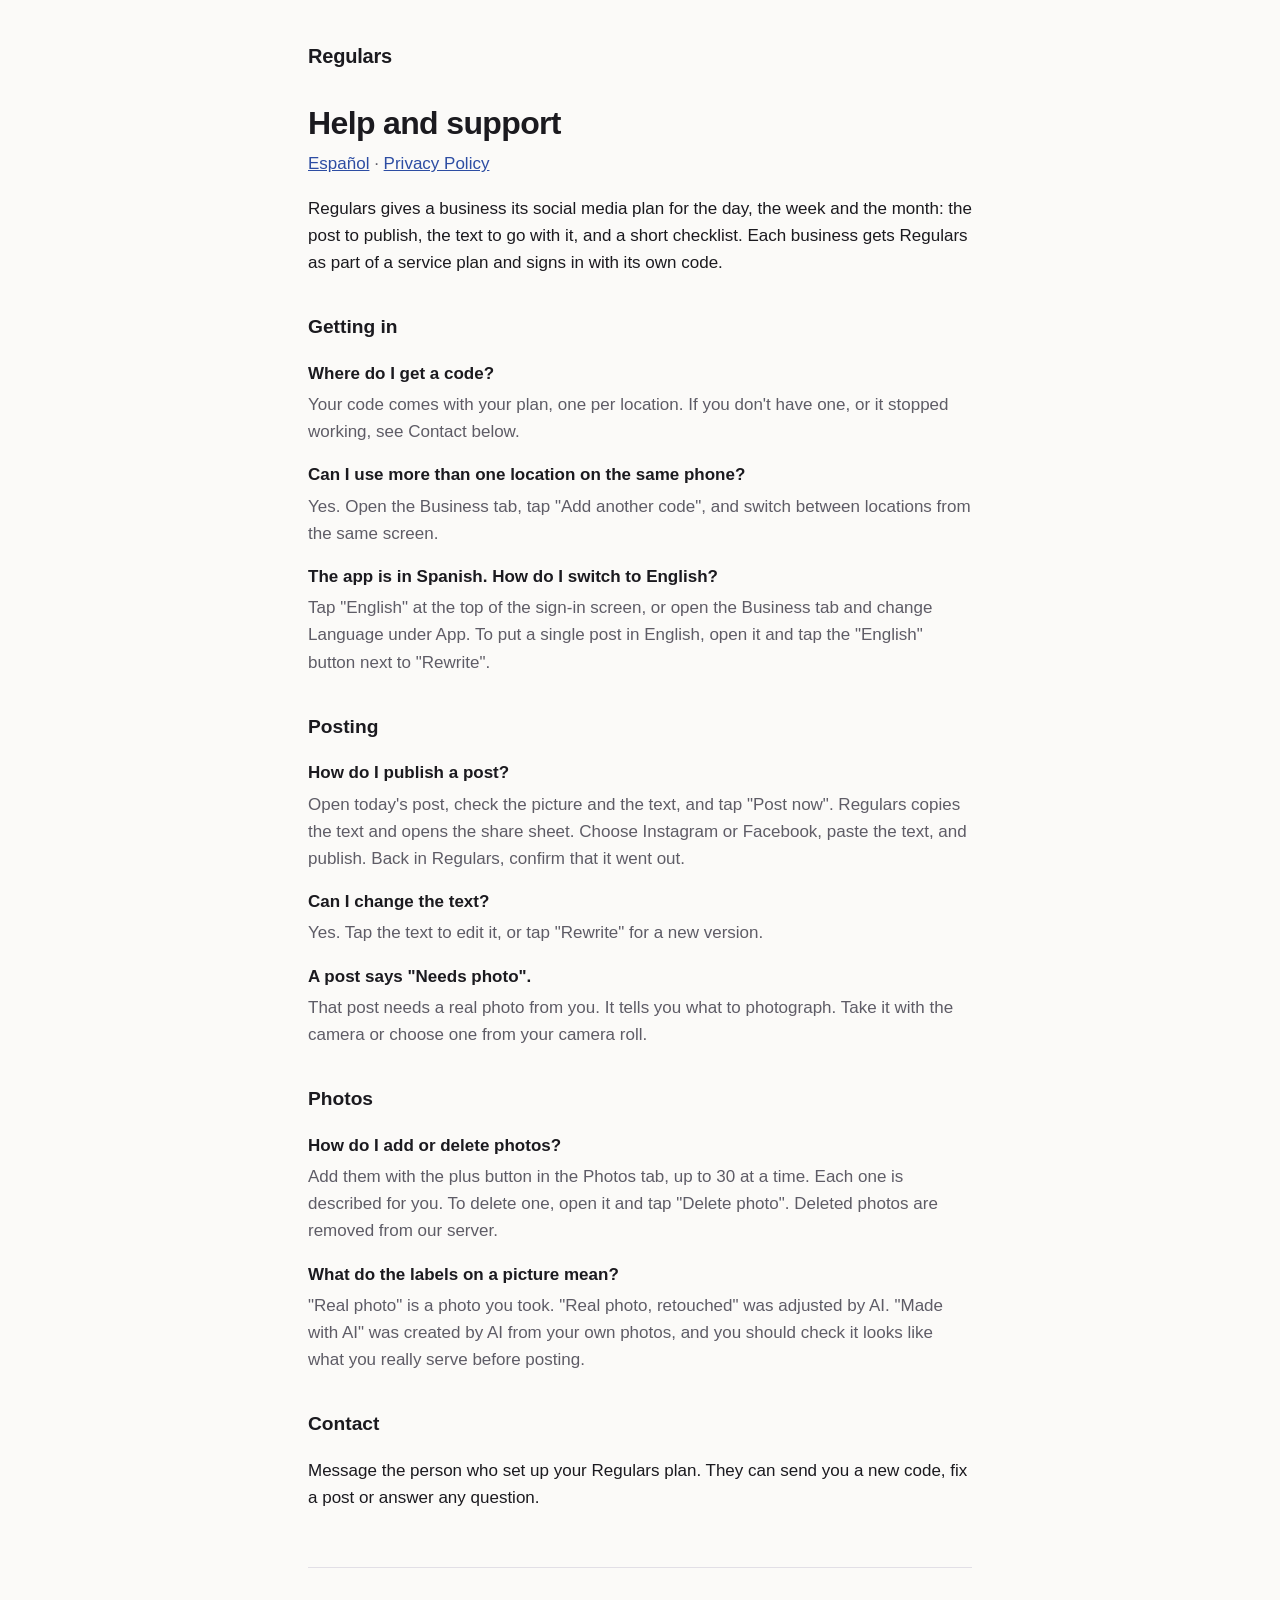
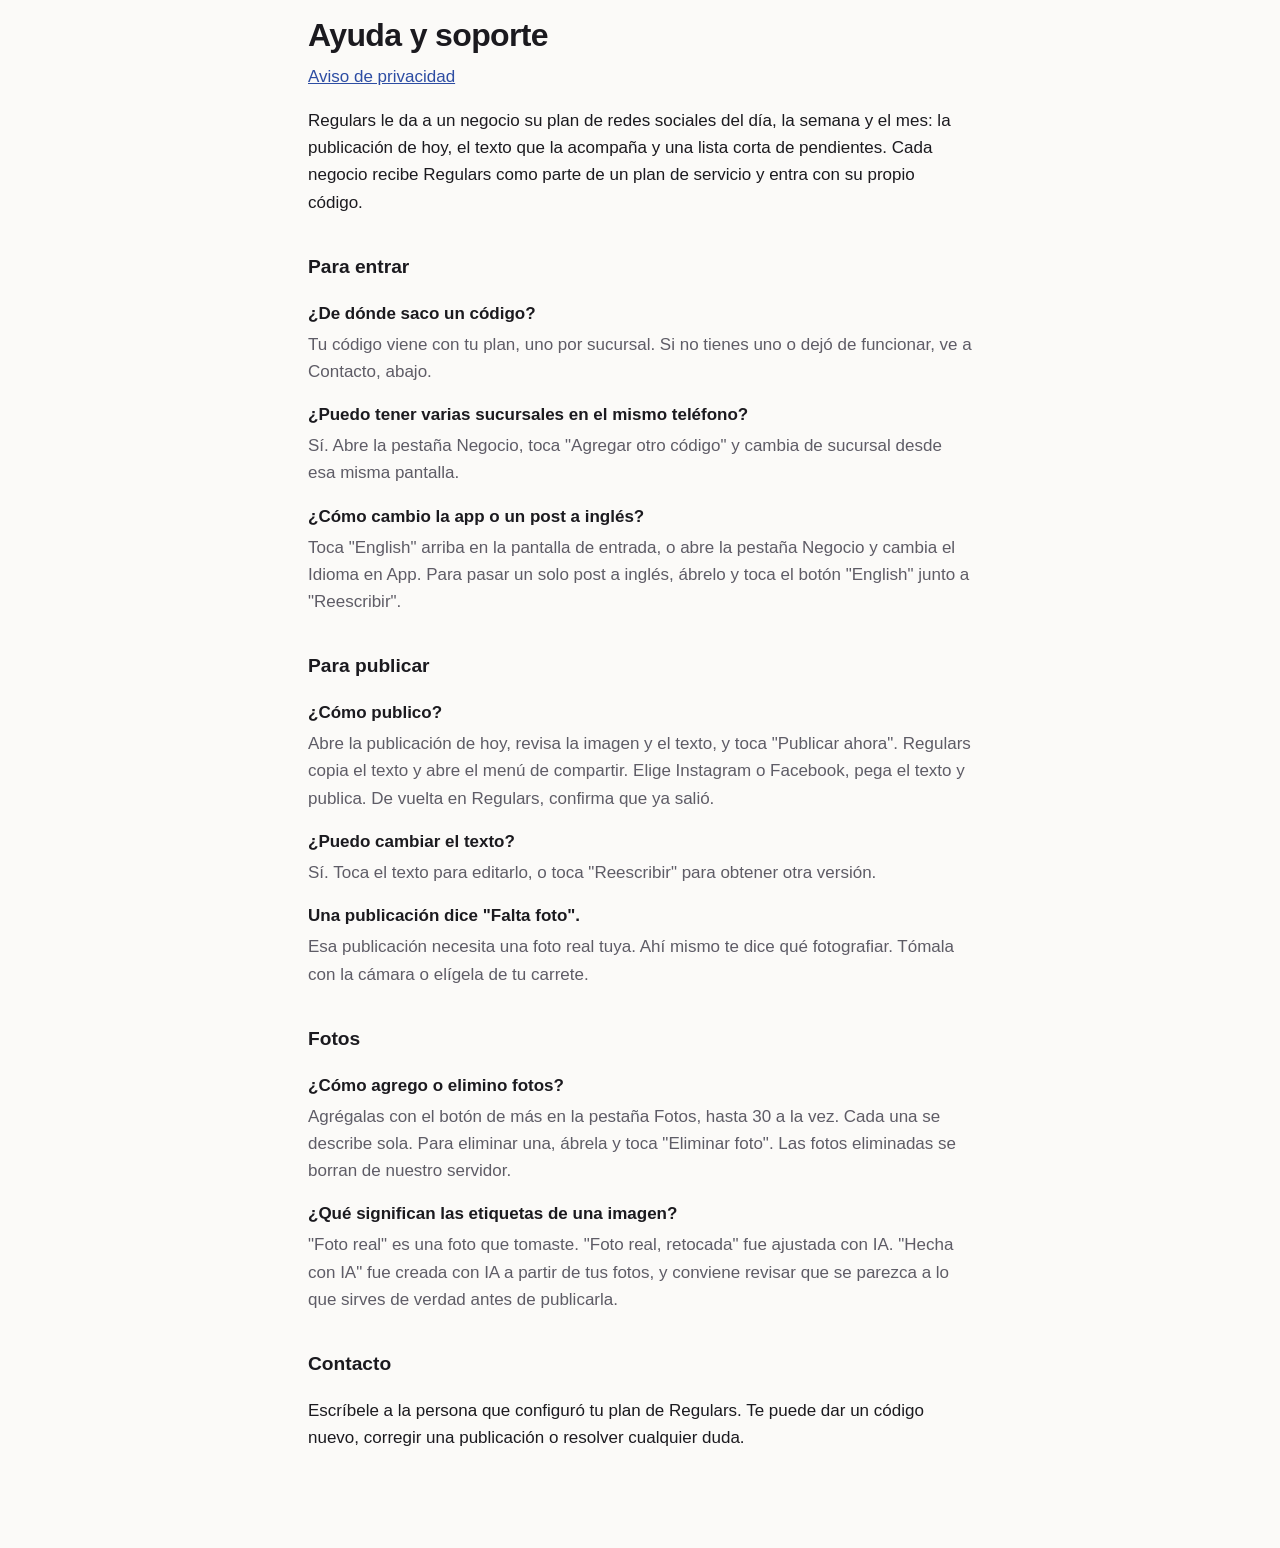
==== index.html @ 444873e8 "Regulars support and privacy pages Co-Authored-By: Claude Fable 5.2 <noreply@anthropic.com>" ====
<!doctype html>
<html lang="en">
<head>
<meta charset="utf-8">
<meta name="viewport" content="width=device-width, initial-scale=1">
<meta name="robots" content="noindex">
<title>Regulars Support</title>
<link rel="stylesheet" href="style.css">
</head>
<body>
<main>
<p class="brand">Regulars</p>
<h1>Help and support</h1>
<p class="meta"><a href="#es">Español</a> · <a href="privacy.html">Privacy Policy</a></p>

<p>Regulars gives a business its social media plan for the day, the week and the month: the post to publish, the text to go with it, and a short checklist. Each business gets Regulars as part of a service plan and signs in with its own code.</p>

<h2>Getting in</h2>
<dl>
<dt>Where do I get a code?</dt>
<dd>Your code comes with your plan, one per location. If you don't have one, or it stopped working, see Contact below.</dd>
<dt>Can I use more than one location on the same phone?</dt>
<dd>Yes. Open the Business tab, tap "Add another code", and switch between locations from the same screen.</dd>
<dt>The app is in Spanish. How do I switch to English?</dt>
<dd>Tap "English" at the top of the sign-in screen, or open the Business tab and change Language under App. To put a single post in English, open it and tap the "English" button next to "Rewrite".</dd>
</dl>

<h2>Posting</h2>
<dl>
<dt>How do I publish a post?</dt>
<dd>Open today's post, check the picture and the text, and tap "Post now". Regulars copies the text and opens the share sheet. Choose Instagram or Facebook, paste the text, and publish. Back in Regulars, confirm that it went out.</dd>
<dt>Can I change the text?</dt>
<dd>Yes. Tap the text to edit it, or tap "Rewrite" for a new version.</dd>
<dt>A post says "Needs photo".</dt>
<dd>That post needs a real photo from you. It tells you what to photograph. Take it with the camera or choose one from your camera roll.</dd>
</dl>

<h2>Photos</h2>
<dl>
<dt>How do I add or delete photos?</dt>
<dd>Add them with the plus button in the Photos tab, up to 30 at a time. Each one is described for you. To delete one, open it and tap "Delete photo". Deleted photos are removed from our server.</dd>
<dt>What do the labels on a picture mean?</dt>
<dd>"Real photo" is a photo you took. "Real photo, retouched" was adjusted by AI. "Made with AI" was created by AI from your own photos, and you should check it looks like what you really serve before posting.</dd>
</dl>

<h2>Contact</h2>
<p>Message the person who set up your Regulars plan. They can send you a new code, fix a post or answer any question.</p>

<hr>

<h1 id="es">Ayuda y soporte</h1>
<p class="meta"><a href="privacy.html#es">Aviso de privacidad</a></p>

<p>Regulars le da a un negocio su plan de redes sociales del día, la semana y el mes: la publicación de hoy, el texto que la acompaña y una lista corta de pendientes. Cada negocio recibe Regulars como parte de un plan de servicio y entra con su propio código.</p>

<h2>Para entrar</h2>
<dl>
<dt>¿De dónde saco un código?</dt>
<dd>Tu código viene con tu plan, uno por sucursal. Si no tienes uno o dejó de funcionar, ve a Contacto, abajo.</dd>
<dt>¿Puedo tener varias sucursales en el mismo teléfono?</dt>
<dd>Sí. Abre la pestaña Negocio, toca "Agregar otro código" y cambia de sucursal desde esa misma pantalla.</dd>
<dt>¿Cómo cambio la app o un post a inglés?</dt>
<dd>Toca "English" arriba en la pantalla de entrada, o abre la pestaña Negocio y cambia el Idioma en App. Para pasar un solo post a inglés, ábrelo y toca el botón "English" junto a "Reescribir".</dd>
</dl>

<h2>Para publicar</h2>
<dl>
<dt>¿Cómo publico?</dt>
<dd>Abre la publicación de hoy, revisa la imagen y el texto, y toca "Publicar ahora". Regulars copia el texto y abre el menú de compartir. Elige Instagram o Facebook, pega el texto y publica. De vuelta en Regulars, confirma que ya salió.</dd>
<dt>¿Puedo cambiar el texto?</dt>
<dd>Sí. Toca el texto para editarlo, o toca "Reescribir" para obtener otra versión.</dd>
<dt>Una publicación dice "Falta foto".</dt>
<dd>Esa publicación necesita una foto real tuya. Ahí mismo te dice qué fotografiar. Tómala con la cámara o elígela de tu carrete.</dd>
</dl>

<h2>Fotos</h2>
<dl>
<dt>¿Cómo agrego o elimino fotos?</dt>
<dd>Agrégalas con el botón de más en la pestaña Fotos, hasta 30 a la vez. Cada una se describe sola. Para eliminar una, ábrela y toca "Eliminar foto". Las fotos eliminadas se borran de nuestro servidor.</dd>
<dt>¿Qué significan las etiquetas de una imagen?</dt>
<dd>"Foto real" es una foto que tomaste. "Foto real, retocada" fue ajustada con IA. "Hecha con IA" fue creada con IA a partir de tus fotos, y conviene revisar que se parezca a lo que sirves de verdad antes de publicarla.</dd>
</dl>

<h2>Contacto</h2>
<p>Escríbele a la persona que configuró tu plan de Regulars. Te puede dar un código nuevo, corregir una publicación o resolver cualquier duda.</p>
</main>
</body>
</html>
---- style.css ----
:root {
  --ink: #1b1a1f;
  --muted: #5e5c66;
  --line: #e2dfe6;
  --paper: #fbfaf8;
  --link: #2d4da3;
}

@media (prefers-color-scheme: dark) {
  :root {
    --ink: #f1eff4;
    --muted: #a9a6b3;
    --line: #34323b;
    --paper: #12141c;
    --link: #9db4f5;
  }
}

* { box-sizing: border-box; }

body {
  margin: 0;
  background: var(--paper);
  color: var(--ink);
  font: 17px/1.6 -apple-system, BlinkMacSystemFont, "Segoe UI", Roboto, Helvetica, Arial, sans-serif;
}

main {
  max-width: 44rem;
  margin: 0 auto;
  padding: 2.5rem 1.25rem 5rem;
}

.brand {
  margin: 0 0 2rem;
  font-weight: 800;
  font-size: 1.25rem;
  letter-spacing: -0.01em;
}

.brand a { color: inherit; text-decoration: none; }

h1 {
  font-size: 2rem;
  line-height: 1.2;
  margin: 0 0 0.5rem;
  letter-spacing: -0.02em;
  text-wrap: balance;
}

h2 {
  font-size: 1.2rem;
  margin: 2.25rem 0 0.5rem;
}

.meta { color: var(--muted); margin-top: 0; }

a { color: var(--link); }

ul { padding-left: 1.2rem; }
li { margin: 0.35rem 0; }

dt { font-weight: 650; margin-top: 1rem; }
dd { margin: 0.25rem 0 0; color: var(--muted); }

table {
  width: 100%;
  border-collapse: collapse;
  margin: 1rem 0;
  font-size: 0.94rem;
}

th, td {
  text-align: left;
  vertical-align: top;
  padding: 0.6rem 0.75rem 0.6rem 0;
  border-bottom: 1px solid var(--line);
}

th { color: var(--muted); font-weight: 600; }

hr {
  border: 0;
  border-top: 1px solid var(--line);
  margin: 3.5rem 0 3rem;
}

@media (max-width: 34rem) {
  table, tbody, tr, th, td { display: block; }
  tr:first-child { display: none; }
  td { border: 0; padding: 0.15rem 0; }
  tr { border-bottom: 1px solid var(--line); padding: 0.7rem 0; }
  td:first-child { font-weight: 650; }
}
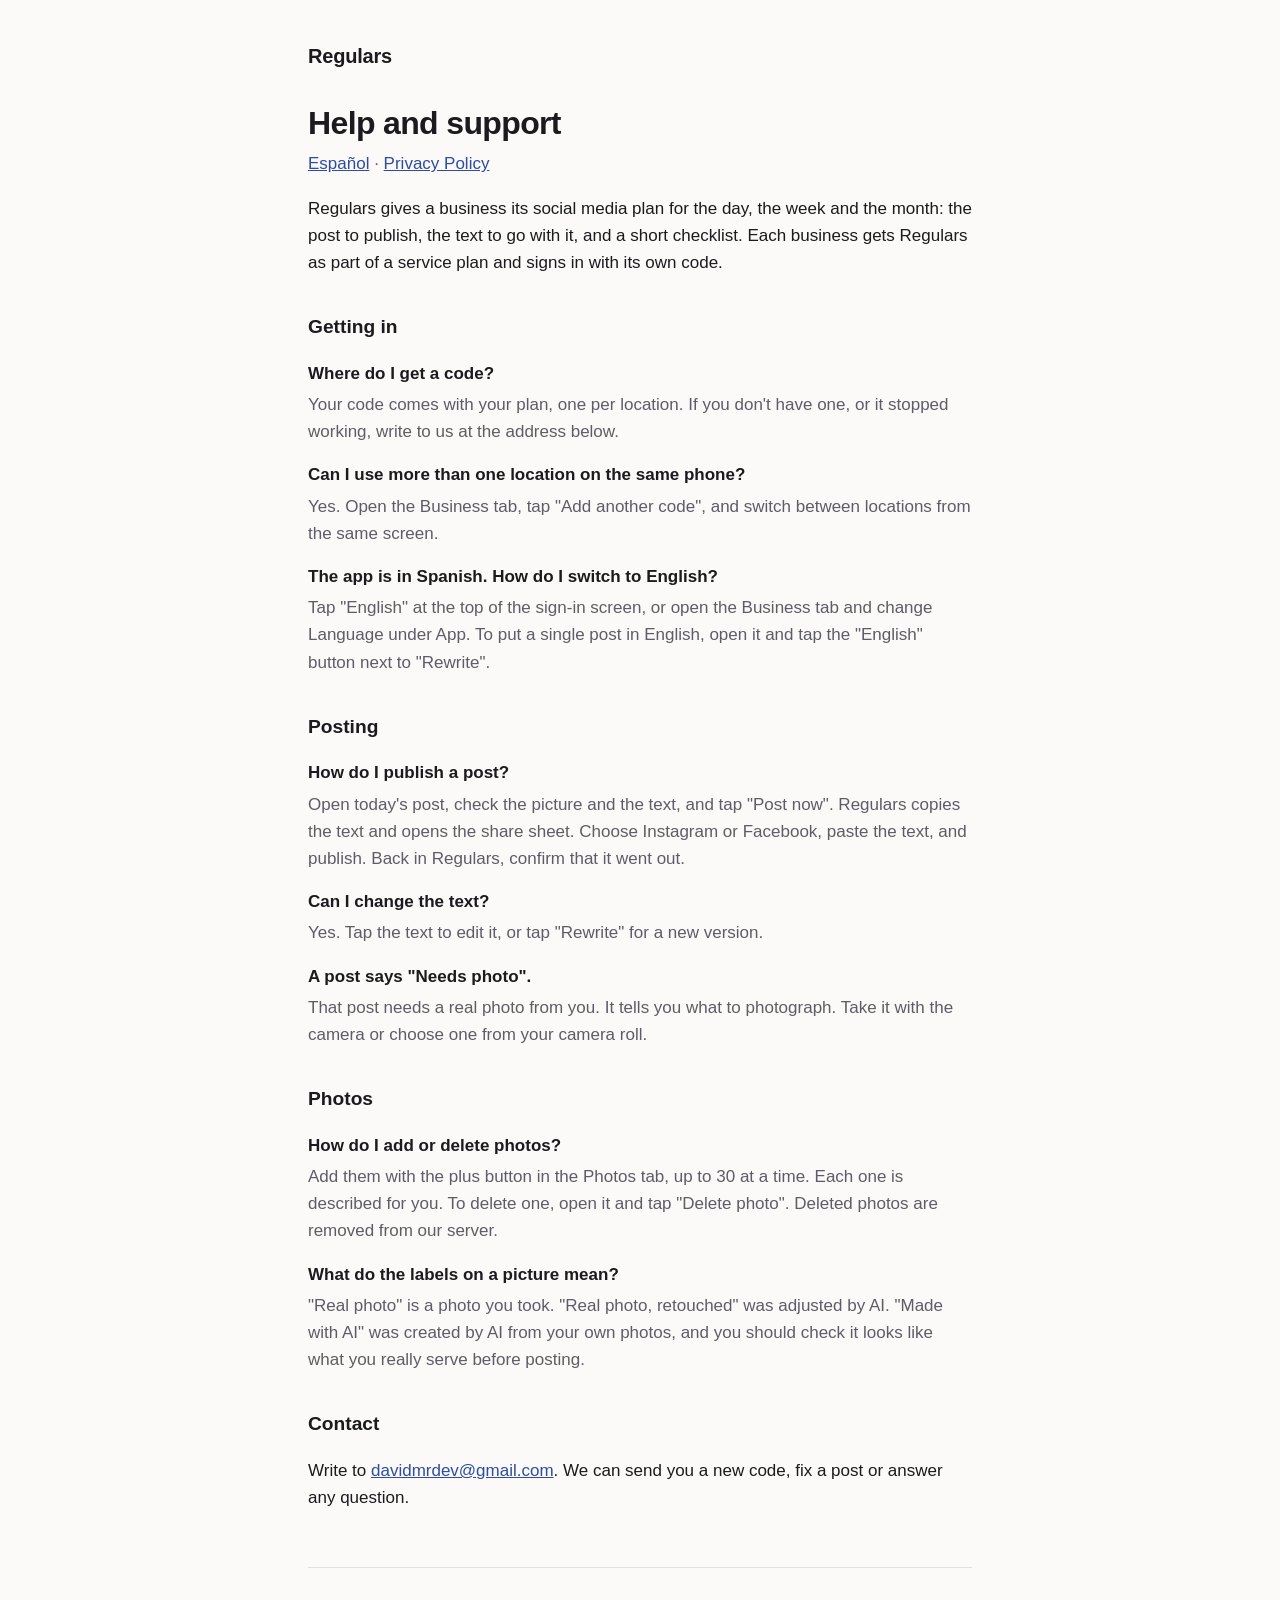
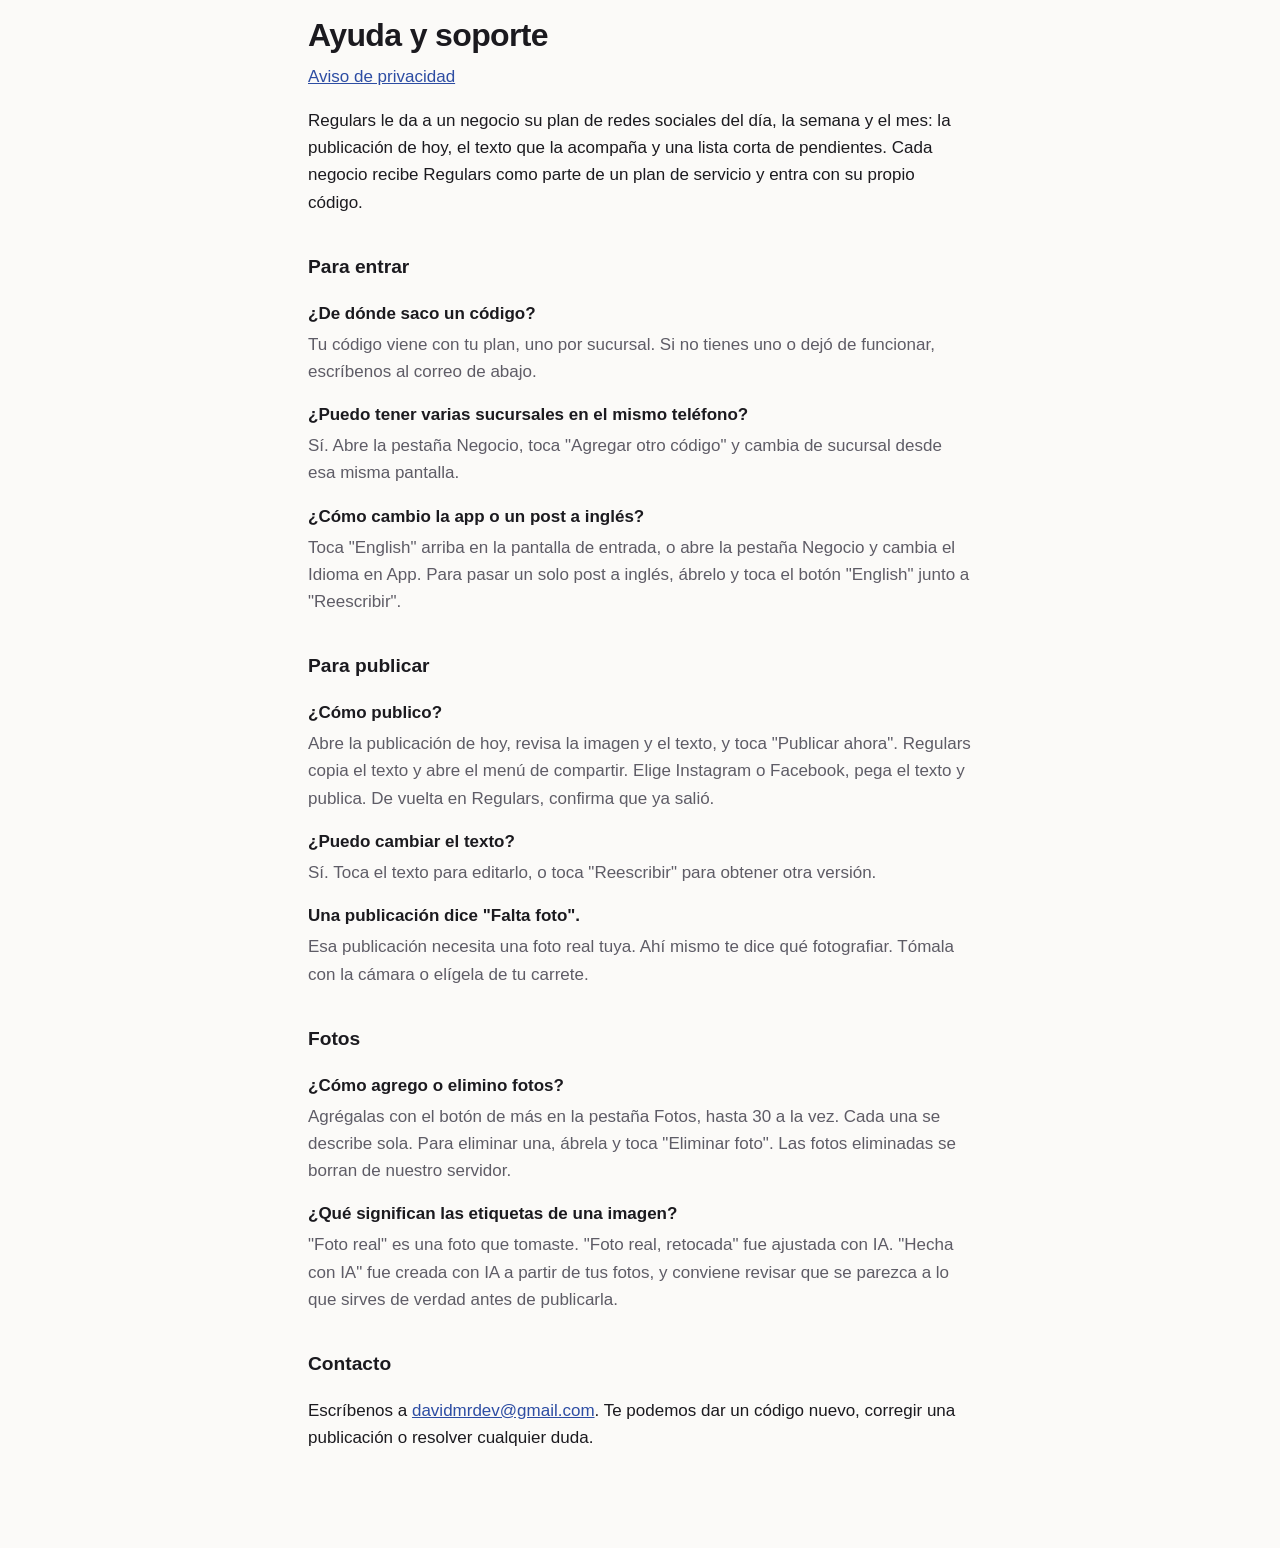
==== commit 94ed2cf0: "Add the contact email to both pages Co-Authored-By: Claude Fable 5.2 <noreply@anthropic.com>" ====
--- a/index.html
+++ b/index.html
@@ -18,7 +18,7 @@
 <h2>Getting in</h2>
 <dl>
 <dt>Where do I get a code?</dt>
-<dd>Your code comes with your plan, one per location. If you don't have one, or it stopped working, see Contact below.</dd>
+<dd>Your code comes with your plan, one per location. If you don't have one, or it stopped working, write to us at the address below.</dd>
 <dt>Can I use more than one location on the same phone?</dt>
 <dd>Yes. Open the Business tab, tap "Add another code", and switch between locations from the same screen.</dd>
 <dt>The app is in Spanish. How do I switch to English?</dt>
@@ -44,7 +44,7 @@
 </dl>
 
 <h2>Contact</h2>
-<p>Message the person who set up your Regulars plan. They can send you a new code, fix a post or answer any question.</p>
+<p>Write to <a href="mailto:davidmrdev@gmail.com">davidmrdev@gmail.com</a>. We can send you a new code, fix a post or answer any question.</p>
 
 <hr>
 
@@ -56,7 +56,7 @@
 <h2>Para entrar</h2>
 <dl>
 <dt>¿De dónde saco un código?</dt>
-<dd>Tu código viene con tu plan, uno por sucursal. Si no tienes uno o dejó de funcionar, ve a Contacto, abajo.</dd>
+<dd>Tu código viene con tu plan, uno por sucursal. Si no tienes uno o dejó de funcionar, escríbenos al correo de abajo.</dd>
 <dt>¿Puedo tener varias sucursales en el mismo teléfono?</dt>
 <dd>Sí. Abre la pestaña Negocio, toca "Agregar otro código" y cambia de sucursal desde esa misma pantalla.</dd>
 <dt>¿Cómo cambio la app o un post a inglés?</dt>
@@ -82,7 +82,7 @@
 </dl>
 
 <h2>Contacto</h2>
-<p>Escríbele a la persona que configuró tu plan de Regulars. Te puede dar un código nuevo, corregir una publicación o resolver cualquier duda.</p>
+<p>Escríbenos a <a href="mailto:davidmrdev@gmail.com">davidmrdev@gmail.com</a>. Te podemos dar un código nuevo, corregir una publicación o resolver cualquier duda.</p>
 </main>
 </body>
 </html>
